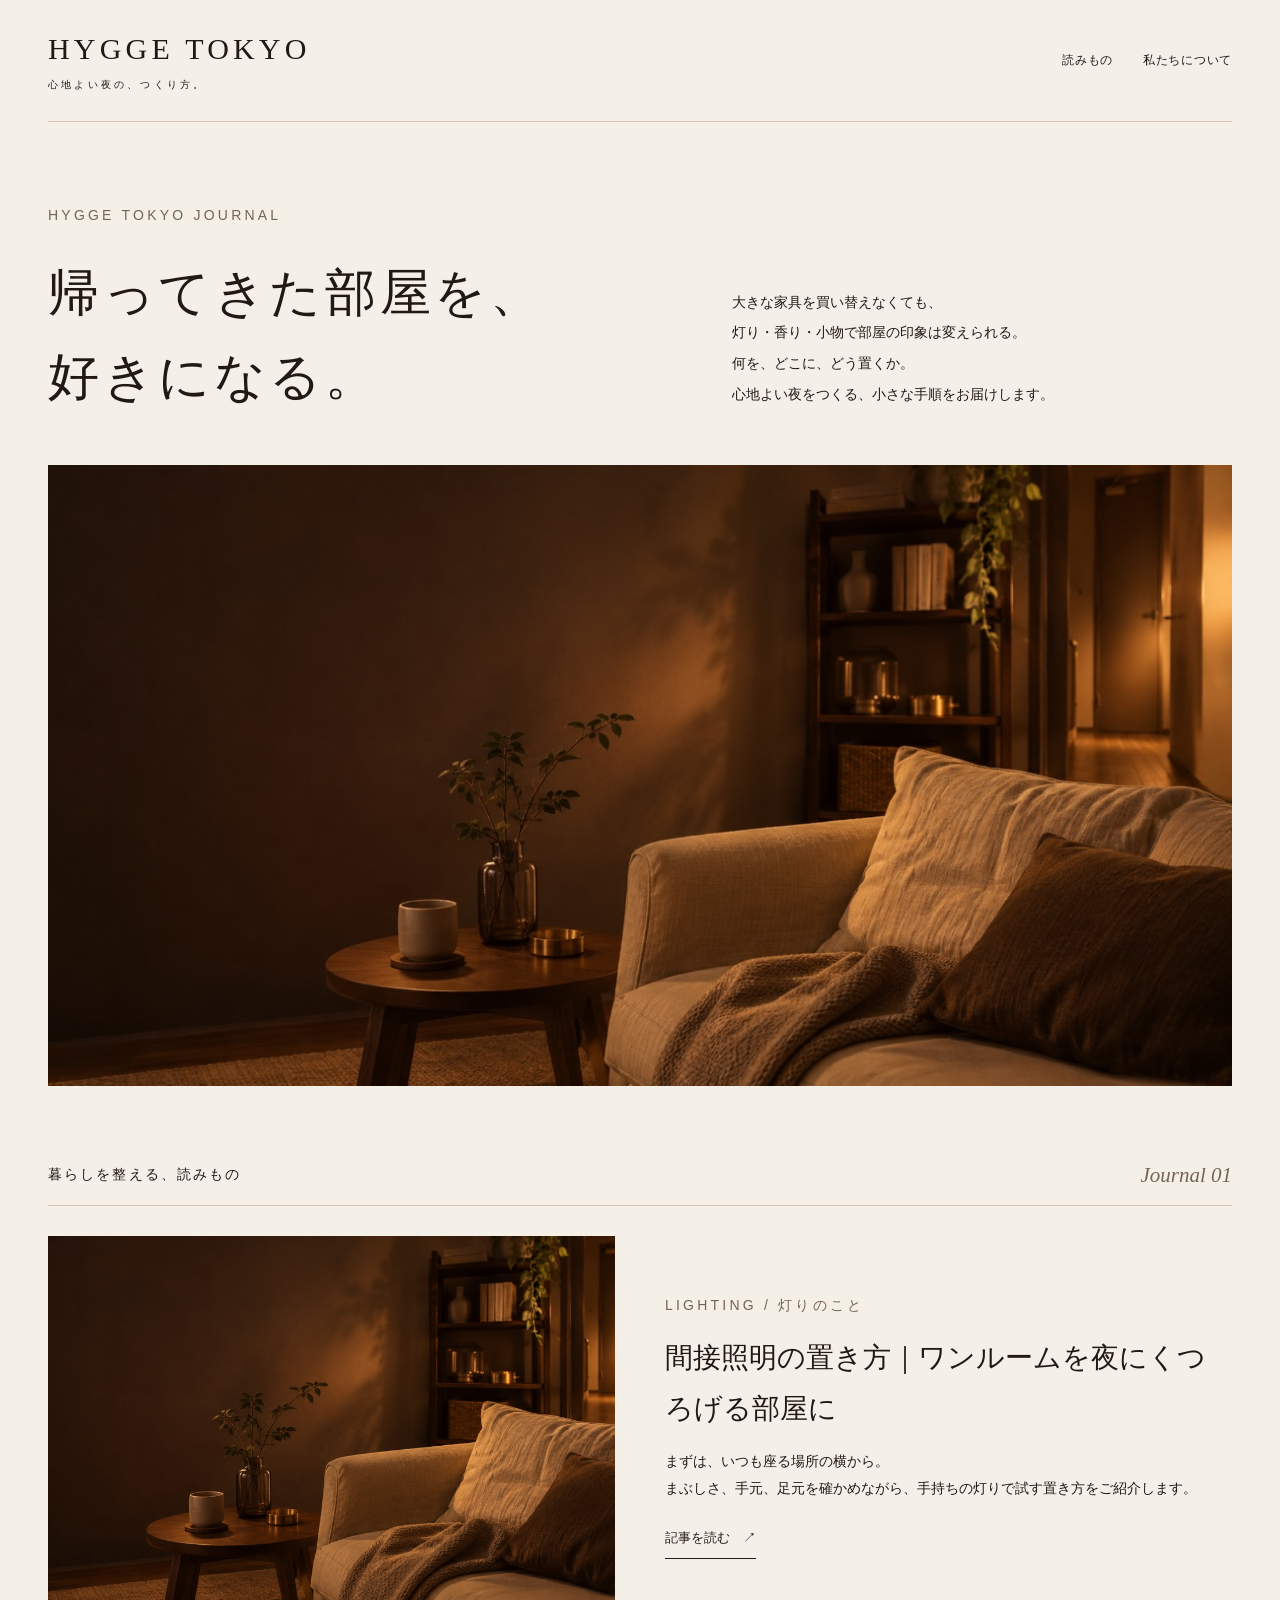
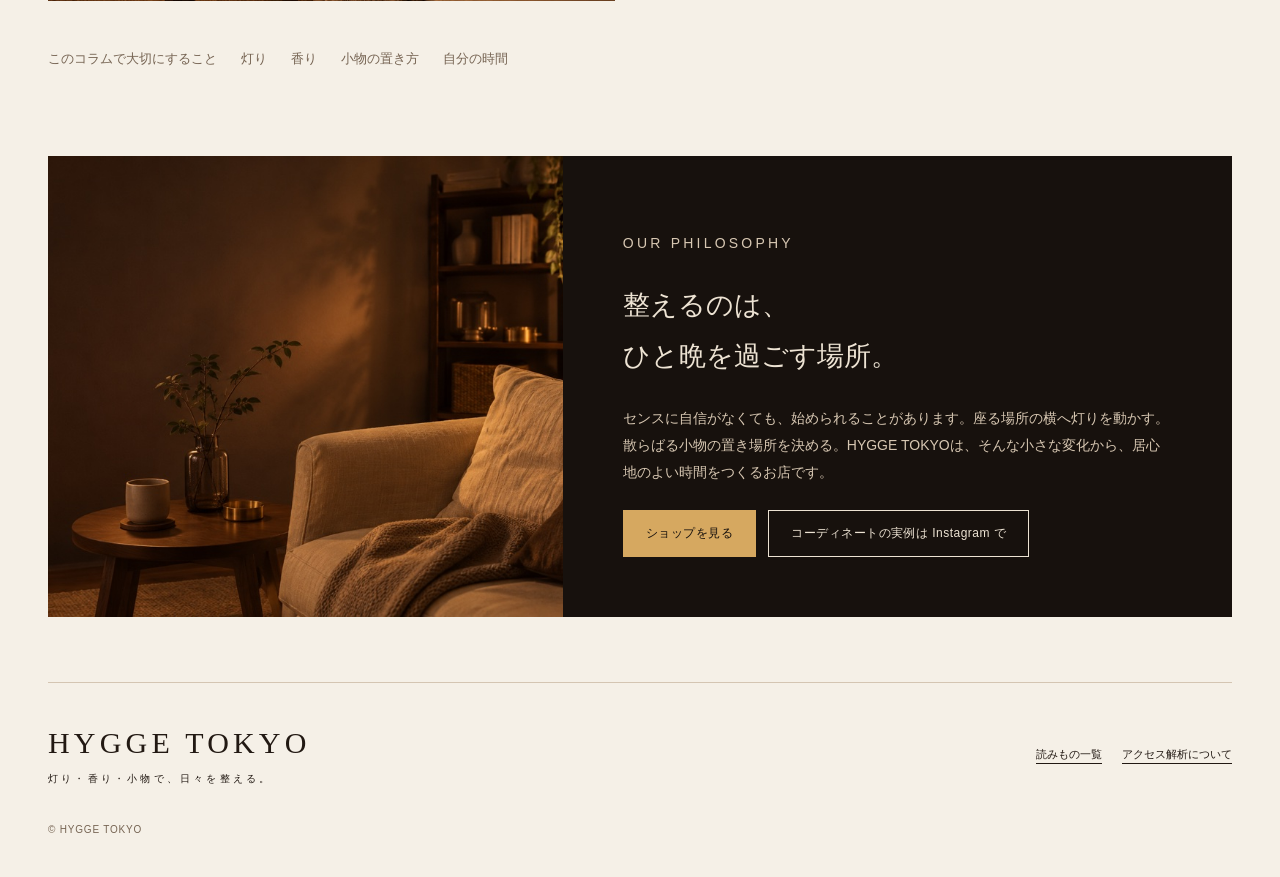
==== index.html @ 8bb9ad4c "Publish first HYGGE TOKYO column and static site" ====
<!doctype html><html lang="ja" data-published="true"><head><meta charset="utf-8"><meta name="viewport" content="width=device-width,initial-scale=1"><title>HYGGE TOKYO｜心地よい夜の、つくり方。</title><meta name="description" content="大きな家具を買い替えず、灯り・香り・小物で部屋を整える。HYGGE TOKYOが、センスに頼らず試せる暮らしの手順を紹介します。"><meta name="robots" content="index,follow,max-image-preview:large"><link rel="canonical" href="https://hyggetokyo.com/"><meta property="og:locale" content="ja_JP"><meta property="og:site_name" content="HYGGE TOKYO"><meta property="og:type" content="website"><meta property="og:title" content="HYGGE TOKYO｜心地よい夜の、つくり方。"><meta property="og:description" content="大きな家具を買い替えず、灯り・香り・小物で部屋を整える。HYGGE TOKYOが、センスに頼らず試せる暮らしの手順を紹介します。"><meta property="og:url" content="https://hyggetokyo.com/"><meta property="og:image" content="https://hyggetokyo.com/assets/images/quiet-room.jpg"><meta property="og:image:width" content="1200"><meta property="og:image:height" content="630"><meta property="og:image:alt" content="暖かな灯りがソファと壁に届く夜の部屋のイメージ"><meta name="twitter:card" content="summary_large_image"><meta name="theme-color" content="#17110d"><meta name="ga4-measurement-id" content="G-KZ3FVX6G32"><link rel="stylesheet" href="./assets/style.css"><script defer src="./assets/analytics.js"></script><script type="application/ld+json">{"@context": "https://schema.org", "@graph": [{"@type": "WebSite", "@id": "https://hyggetokyo.com/#website", "name": "HYGGE TOKYO コラム", "url": "https://hyggetokyo.com/", "inLanguage": "ja"}, {"@type": "Organization", "@id": "https://hyggetokyo.com/#organization", "name": "HYGGE TOKYO", "url": "https://hyggetokyo.com/", "sameAs": ["https://www.instagram.com/hygge_tokyo.official?mdxt=MTlrZ3JyOG9tb2l2Zg%3D%3D&utm_source=qr"]}]}</script></head><body><a class="skip" href="#main">本文へ移動</a><header class="site-header wrap"><a class="brand" href="./"><strong>HYGGE TOKYO</strong><span>心地よい夜の、つくり方。</span></a><nav aria-label="メインナビゲーション"><a href="./columns/">読みもの</a><a href="./#about">私たちについて</a></nav></header><main id="main" class="wrap"><section class="home-intro"><div><p class="eyebrow">HYGGE TOKYO JOURNAL</p><h1>帰ってきた部屋を、<br>好きになる。</h1></div><p>大きな家具を買い替えなくても、<br>灯り・香り・小物で部屋の印象は変えられる。<br>何を、どこに、どう置くか。<br>心地よい夜をつくる、小さな手順をお届けします。</p></section><figure class="hero"><img src="./assets/images/quiet-room.jpg" width="1200" height="630" alt="濃い木のテーブルとリネンのソファに暖かな光が届く夜のワンルームのイメージ" fetchpriority="high"></figure><div class="section-label"><h2>暮らしを整える、読みもの</h2><span>Journal 01</span></div><div class="feature-row"><a href="./columns/one-room-lighting/" aria-label="間接照明の置き方｜ワンルームを夜にくつろげる部屋に"><img src="./assets/images/quiet-room.jpg" width="1200" height="630" alt="暖かな光がソファ横に届く夜のワンルーム" loading="lazy"></a><div><p class="eyebrow">LIGHTING / 灯りのこと</p><h2><a href="./columns/one-room-lighting/">間接照明の置き方｜ワンルームを夜にくつろげる部屋に</a></h2><p>まずは、いつも座る場所の横から。<br>まぶしさ、手元、足元を確かめながら、手持ちの灯りで試す置き方をご紹介します。</p><a class="read-link" href="./columns/one-room-lighting/">記事を読む　↗</a></div></div><div class="topics"><span>このコラムで大切にすること</span><span>灯り</span><span>香り</span><span>小物の置き方</span><span>自分の時間</span></div><section id="about" class="manifesto"><img src="assets/images/quiet-room.jpg" alt="木とリネンに暖色の光が届く部屋のイメージ" width="1200" height="630" loading="lazy"><div class="copy"><p class="eyebrow">OUR PHILOSOPHY</p><h2>整えるのは、<br>ひと晩を過ごす場所。</h2><p>センスに自信がなくても、始められることがあります。座る場所の横へ灯りを動かす。散らばる小物の置き場所を決める。HYGGE TOKYOは、そんな小さな変化から、居心地のよい時間をつくるお店です。</p><div class="buttons"><a href="https://hyggetokyo.official.ec?utm_source=column&amp;utm_medium=article&amp;utm_campaign=home&amp;utm_content=editor" class="button gold">ショップを見る</a><a href="https://www.instagram.com/hygge_tokyo.official?mdxt=MTlrZ3JyOG9tb2l2Zg%3D%3D&amp;utm_source=qr" class="button">コーディネートの実例は Instagram で</a></div></div></section></main><footer class="site-footer wrap"><div class="footer-top"><a class="brand" href="./"><strong>HYGGE TOKYO</strong><span>灯り・香り・小物で、日々を整える。</span></a><nav aria-label="フッター"><a href="./columns/">読みもの一覧</a><a href="./privacy/">アクセス解析について</a></nav></div><p class="copyright">© HYGGE TOKYO</p></footer></body></html>
---- assets/style.css ----
:root{--ink:#221913;--muted:#766453;--cream:#ede3d3;--paper:#f5f0e7;--brass:#d6a860;--night:#17110d;--line:#d4c5b2;--serif:'Yu Mincho','Hiragino Mincho ProN',serif;--sans:-apple-system,BlinkMacSystemFont,'Hiragino Kaku Gothic ProN','Yu Gothic',sans-serif}*{box-sizing:border-box}html{scroll-behavior:smooth;scroll-padding-top:36px}body{margin:0;background:var(--paper);color:var(--ink);font:16px/1.95 var(--sans);-webkit-font-smoothing:antialiased}a{color:inherit;text-underline-offset:5px}a:hover{color:#875a20}img{display:block;max-width:100%;height:auto}button,a{touch-action:manipulation}a:focus-visible,button:focus-visible,summary:focus-visible{outline:3px solid #a66c22;outline-offset:6px}.wrap{width:min(1220px,calc(100% - 96px));margin:auto}.skip{position:absolute;left:16px;top:-100px;background:var(--paper);z-index:20;padding:12px}.skip:focus{top:8px}.preview-note{background:#3b2b20;color:#f4e7cb;text-align:center;font-size:12px;letter-spacing:.08em;padding:8px 20px}.site-header{height:122px;display:flex;align-items:center;justify-content:space-between;border-bottom:1px solid var(--line)}.brand{text-decoration:none;display:flex;flex-direction:column;line-height:1.2}.brand strong{font-family:var(--serif);font-weight:400;font-size:30px;letter-spacing:.14em}.brand span{font-size:10px;letter-spacing:.32em;margin-top:12px}.site-header nav{display:flex;gap:30px;font-size:12px;letter-spacing:.06em}.site-header nav a{text-decoration:none}.eyebrow{font-size:11px;letter-spacing:.23em;text-transform:uppercase;color:var(--muted)}.home-intro{display:grid;grid-template-columns:1.25fr 1fr;gap:60px;align-items:end;padding:78px 0 45px}.home-intro h1{font-family:var(--serif);font-weight:400;font-size:clamp(36px,4vw,58px);line-height:1.65;letter-spacing:.07em;margin:20px 0 0}.home-intro p{font-size:14px;line-height:2.2;margin:0 0 10px;max-width:430px}.hero{margin:0;position:relative;background:var(--night)}.hero img{width:100%;aspect-ratio:1200/630;object-fit:cover}.hero figcaption{position:absolute;bottom:20px;right:24px;color:#eddfcb;font-size:10px;letter-spacing:.1em;background:#17110d77;padding:2px 8px}.section-label{display:flex;justify-content:space-between;align-items:center;border-bottom:1px solid var(--line);margin:75px 0 30px;padding-bottom:16px}.section-label h2{font-size:14px;font-weight:500;margin:0;letter-spacing:.15em}.section-label span{font:italic 21px var(--serif);color:var(--muted)}.feature-row{display:grid;grid-template-columns:1fr 1fr;gap:50px;align-items:center;padding-bottom:45px}.feature-row img{aspect-ratio:1.55;object-fit:cover}.feature-row h2,.feature-row h3{font:400 28px/1.8 var(--serif);margin:14px 0}.feature-row h2 a,.feature-row h3 a{text-decoration:none}.feature-row p{font-size:14px}.read-link{display:inline-block;text-decoration:none;border-bottom:1px solid var(--ink);padding:8px 0;font-size:13px}.topics{display:flex;flex-wrap:wrap;gap:12px 24px;padding-bottom:64px;font-size:13px}.topics span{color:var(--muted)}.manifesto{background:var(--night);color:var(--cream);display:grid;grid-template-columns:1fr 1.3fr;margin-top:20px}.manifesto img{width:100%;height:100%;object-fit:cover}.manifesto .copy{padding:60px}.manifesto h2{font:400 27px/1.9 var(--serif)}.manifesto p{font-size:14px;color:#d7c7b2}.buttons{display:flex;flex-wrap:wrap;gap:12px;margin-top:24px}.button{display:inline-block;text-decoration:none;border:1px solid currentColor;padding:12px 22px;font-size:12px;line-height:1.7;letter-spacing:.04em}.button.gold{color:var(--night);background:var(--brass);border-color:var(--brass)}.button:hover{background:#d6a86022}.button.gold:hover{background:#e4b978}.breadcrumb{font-size:11px;color:var(--muted);display:flex;gap:10px;flex-wrap:wrap;padding:22px 0}.breadcrumb a{text-decoration:none}.article-heading{max-width:900px;margin:48px auto 38px}.article-heading h1{font:400 clamp(28px,3.1vw,43px)/1.65 var(--serif);letter-spacing:.025em;margin:18px 0 24px}.article-heading .date{font-size:11px;color:var(--muted)}.article-grid{display:grid;grid-template-columns:220px minmax(0,740px);gap:70px;justify-content:center;margin-top:64px}.toc{font-size:12px}.toc .sticky{position:sticky;top:32px}.toc h2{font-size:11px;font-weight:500;letter-spacing:.16em}.toc ol{padding-left:20px}.toc li{margin:16px 0;padding-left:4px}.toc a{text-decoration:none;color:var(--muted)}.article-body{min-width:0;line-height:2.05;font-size:15px}.article-body>p{margin:0 0 25px}.article-body .lead{font-size:18px;font-family:var(--serif);line-height:2.05}.article-body h2{font:500 28px/1.65 var(--serif);letter-spacing:.02em;border-top:1px solid var(--line);margin:65px 0 22px;padding-top:34px}.article-body h3{font-size:17px;font-weight:600;margin:35px 0 16px}.article-body strong{font-weight:600}.article-body ul{padding-left:1.4em;margin:22px 0}.article-body li{padding-left:.2em;margin:10px 0}.article-body figure{margin:30px 0}.article-body figcaption{font-size:11px;line-height:1.7;color:var(--muted);margin-top:9px}.article-body figure img{width:100%;border:1px solid var(--line)}.table-wrap{overflow:auto;margin:24px 0}table{width:100%;border-collapse:collapse;font-size:13px;line-height:1.9}th,td{text-align:left;vertical-align:top;padding:15px;border-bottom:1px solid var(--line);min-width:100px}th{background:#e9dfd0;font-weight:500}td{background:#f0e9de}.pending{font-size:12px;border-left:2px solid #b37a37;background:#eee1cc;padding:8px 12px;line-height:1.7}.product-strip{display:grid;grid-template-columns:repeat(3,1fr);gap:12px}.product-strip img{aspect-ratio:1;object-fit:contain;background:#eee}.product-strip small{font-size:10px;display:block;line-height:1.7;margin-top:8px}.product-section{margin-top:90px;padding-top:32px;border-top:1px solid var(--line)}.product-section>h2{font:400 27px var(--serif)}.product-section>p{font-size:12px;color:var(--muted)}.products{display:grid;grid-template-columns:repeat(3,1fr);gap:28px;margin-top:32px}.product img{aspect-ratio:1;object-fit:contain;background:#e9e4dc;width:100%}.product h3{font-size:14px;font-weight:500;margin:17px 0 5px}.product .price{font-size:15px;margin:0 0 14px}.product .button{width:100%;text-align:center}.editor{display:grid;grid-template-columns:260px 1fr;gap:45px;padding:55px 0;margin:55px 0 0;border-top:1px solid var(--line)}.editor img{height:100%;width:100%;object-fit:cover}.editor h2{font-size:19px;font-family:var(--serif);font-weight:500}.editor p{font-size:14px;max-width:640px}.site-footer{padding:42px 0 28px;margin-top:65px;border-top:1px solid var(--line)}.footer-top{display:flex;justify-content:space-between;align-items:center}.footer-top nav{display:flex;gap:20px;font-size:11px}.copyright{font-size:10px;color:var(--muted);margin-top:35px;letter-spacing:.08em}.list-heading{font:400 40px/1.8 var(--serif);margin:45px 0 10px}.subcopy{font-size:14px;color:var(--muted);margin-bottom:45px}.privacy{max-width:740px;margin:60px auto}.privacy h1{font:400 32px var(--serif)}.privacy h2{font-size:19px;margin-top:36px}.privacy p{font-size:14px}.checklist input{accent-color:#846332}.image-note{font-size:11px;color:var(--muted)}@media(max-width:960px){.wrap{width:calc(100% - 48px)}.article-grid{grid-template-columns:1fr;gap:24px;max-width:740px;margin-inline:auto}.toc .sticky{position:static}.toc{border:1px solid var(--line);padding:15px 20px}.toc ol{columns:2;margin:10px 0}.toc li{margin:8px 0;break-inside:avoid}.home-intro{gap:32px}.manifesto .copy{padding:35px}.editor{grid-template-columns:180px 1fr;gap:25px}}@media(max-width:600px){body{font-size:15px}.wrap{width:calc(100% - 36px)}.site-header{height:98px}.brand strong{font-size:23px}.brand span{font-size:8px;letter-spacing:.23em}.site-header nav{gap:16px;font-size:11px}.site-header nav a:last-child{display:none}.home-intro{display:block;padding:42px 0 28px}.home-intro h1{font-size:36px;margin:14px 0 22px}.home-intro p{font-size:13px}.hero img{aspect-ratio:1.15;object-position:65% center}.hero figcaption{bottom:9px;right:9px;font-size:8px}.section-label{margin-top:46px}.feature-row{grid-template-columns:1fr;gap:20px}.feature-row h2,.feature-row h3{font-size:24px}.topics{gap:12px 20px;padding-bottom:25px}.manifesto{grid-template-columns:1fr}.manifesto img{max-height:260px}.manifesto .copy{padding:28px}.manifesto h2{font-size:24px}.article-heading{margin-top:22px}.article-heading h1{font-size:28px;line-height:1.75}.article-grid{margin-top:32px}.toc ol{columns:1}.article-body{font-size:15px}.article-body .lead{font-size:17px}.article-body h2{font-size:24px;margin-top:48px;padding-top:26px}.article-body h3{font-size:16px}.article-body figure{margin:24px -4px}.products{grid-template-columns:1fr;gap:40px}.product{display:grid;grid-template-columns:130px 1fr;gap:0 18px;align-items:start}.product img{grid-row:1/4}.product h3{margin:0 0 10px}.product .button{padding:10px 8px}.product-strip{gap:7px}.product-strip small{font-size:9px}.editor{grid-template-columns:1fr;padding-top:35px}.editor img{height:200px}.editor h2{font-size:18px}.footer-top{display:block}.footer-top nav{margin-top:25px}.list-heading{font-size:32px}th,td{padding:11px;min-width:110px}.preview-note{font-size:10px;line-height:1.6}}
@media(prefers-reduced-motion:reduce){html{scroll-behavior:auto}}
.diagram-scroll{overflow-x:auto}.mobile-diagram-hint{display:none}@media(max-width:600px){.diagram-scroll img{min-width:650px}.mobile-diagram-hint{display:inline}}
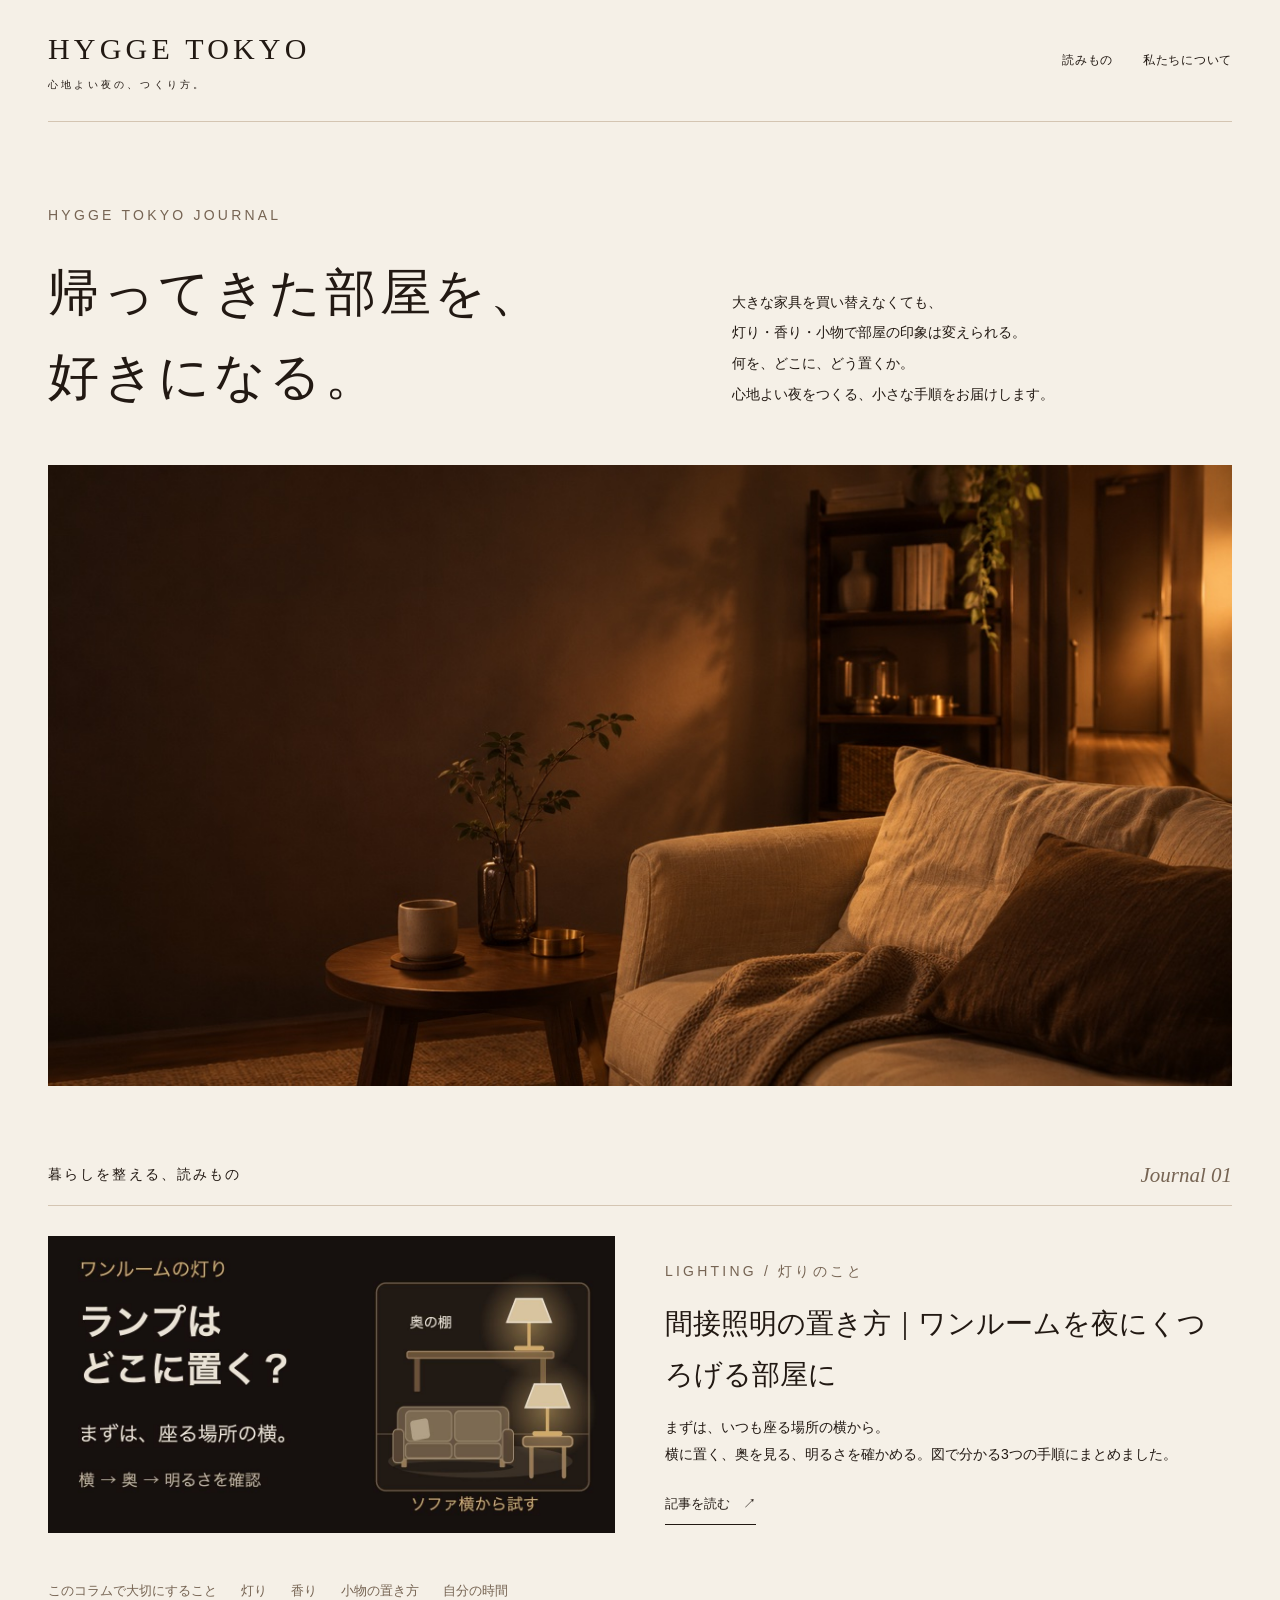
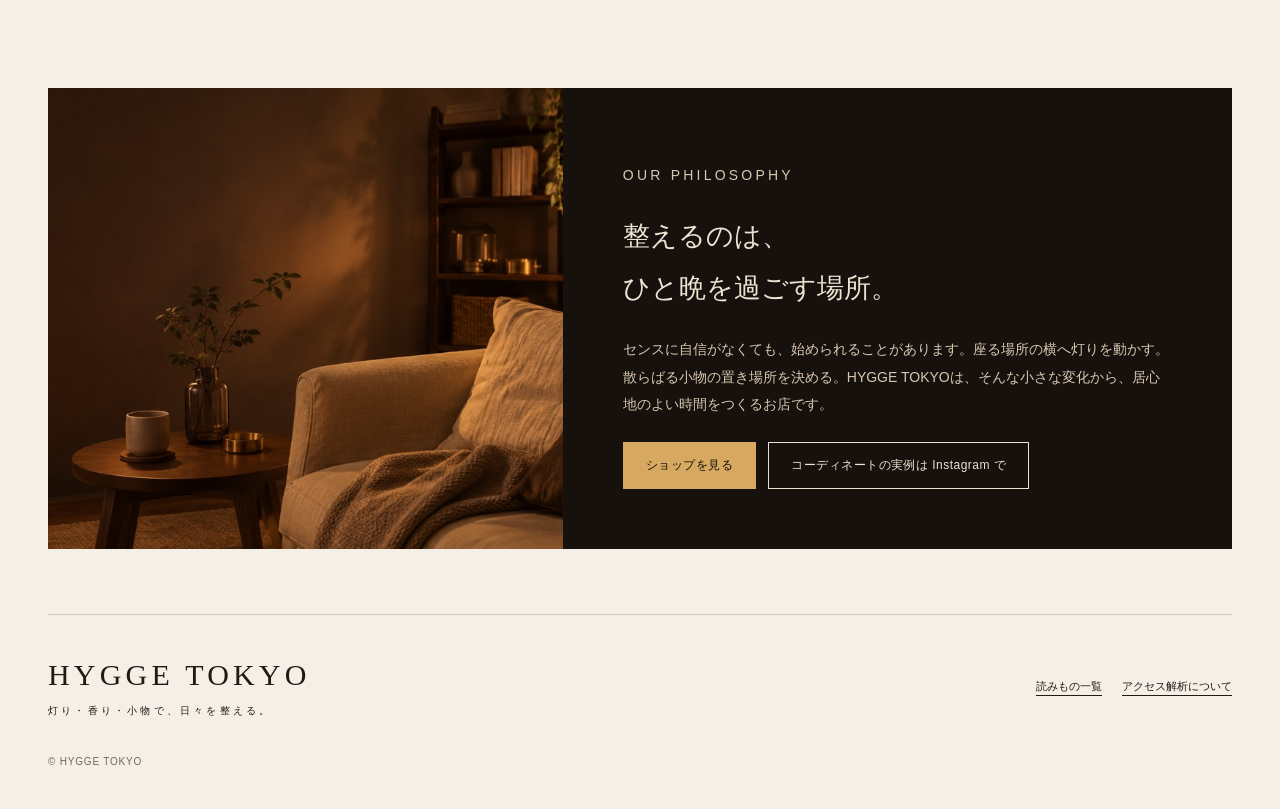
==== commit 5e0f8927: "Update lighting article and diagrams" ====
--- a/index.html
+++ b/index.html
@@ -1 +1 @@
-<!doctype html><html lang="ja" data-published="true"><head><meta charset="utf-8"><meta name="viewport" content="width=device-width,initial-scale=1"><title>HYGGE TOKYO｜心地よい夜の、つくり方。</title><meta name="description" content="大きな家具を買い替えず、灯り・香り・小物で部屋を整える。HYGGE TOKYOが、センスに頼らず試せる暮らしの手順を紹介します。"><meta name="robots" content="index,follow,max-image-preview:large"><link rel="canonical" href="https://hyggetokyo.com/"><meta property="og:locale" content="ja_JP"><meta property="og:site_name" content="HYGGE TOKYO"><meta property="og:type" content="website"><meta property="og:title" content="HYGGE TOKYO｜心地よい夜の、つくり方。"><meta property="og:description" content="大きな家具を買い替えず、灯り・香り・小物で部屋を整える。HYGGE TOKYOが、センスに頼らず試せる暮らしの手順を紹介します。"><meta property="og:url" content="https://hyggetokyo.com/"><meta property="og:image" content="https://hyggetokyo.com/assets/images/quiet-room.jpg"><meta property="og:image:width" content="1200"><meta property="og:image:height" content="630"><meta property="og:image:alt" content="暖かな灯りがソファと壁に届く夜の部屋のイメージ"><meta name="twitter:card" content="summary_large_image"><meta name="theme-color" content="#17110d"><meta name="ga4-measurement-id" content="G-KZ3FVX6G32"><link rel="stylesheet" href="./assets/style.css"><script defer src="./assets/analytics.js"></script><script type="application/ld+json">{"@context": "https://schema.org", "@graph": [{"@type": "WebSite", "@id": "https://hyggetokyo.com/#website", "name": "HYGGE TOKYO コラム", "url": "https://hyggetokyo.com/", "inLanguage": "ja"}, {"@type": "Organization", "@id": "https://hyggetokyo.com/#organization", "name": "HYGGE TOKYO", "url": "https://hyggetokyo.com/", "sameAs": ["https://www.instagram.com/hygge_tokyo.official?mdxt=MTlrZ3JyOG9tb2l2Zg%3D%3D&utm_source=qr"]}]}</script></head><body><a class="skip" href="#main">本文へ移動</a><header class="site-header wrap"><a class="brand" href="./"><strong>HYGGE TOKYO</strong><span>心地よい夜の、つくり方。</span></a><nav aria-label="メインナビゲーション"><a href="./columns/">読みもの</a><a href="./#about">私たちについて</a></nav></header><main id="main" class="wrap"><section class="home-intro"><div><p class="eyebrow">HYGGE TOKYO JOURNAL</p><h1>帰ってきた部屋を、<br>好きになる。</h1></div><p>大きな家具を買い替えなくても、<br>灯り・香り・小物で部屋の印象は変えられる。<br>何を、どこに、どう置くか。<br>心地よい夜をつくる、小さな手順をお届けします。</p></section><figure class="hero"><img src="./assets/images/quiet-room.jpg" width="1200" height="630" alt="濃い木のテーブルとリネンのソファに暖かな光が届く夜のワンルームのイメージ" fetchpriority="high"></figure><div class="section-label"><h2>暮らしを整える、読みもの</h2><span>Journal 01</span></div><div class="feature-row"><a href="./columns/one-room-lighting/" aria-label="間接照明の置き方｜ワンルームを夜にくつろげる部屋に"><img src="./assets/images/quiet-room.jpg" width="1200" height="630" alt="暖かな光がソファ横に届く夜のワンルーム" loading="lazy"></a><div><p class="eyebrow">LIGHTING / 灯りのこと</p><h2><a href="./columns/one-room-lighting/">間接照明の置き方｜ワンルームを夜にくつろげる部屋に</a></h2><p>まずは、いつも座る場所の横から。<br>まぶしさ、手元、足元を確かめながら、手持ちの灯りで試す置き方をご紹介します。</p><a class="read-link" href="./columns/one-room-lighting/">記事を読む　↗</a></div></div><div class="topics"><span>このコラムで大切にすること</span><span>灯り</span><span>香り</span><span>小物の置き方</span><span>自分の時間</span></div><section id="about" class="manifesto"><img src="assets/images/quiet-room.jpg" alt="木とリネンに暖色の光が届く部屋のイメージ" width="1200" height="630" loading="lazy"><div class="copy"><p class="eyebrow">OUR PHILOSOPHY</p><h2>整えるのは、<br>ひと晩を過ごす場所。</h2><p>センスに自信がなくても、始められることがあります。座る場所の横へ灯りを動かす。散らばる小物の置き場所を決める。HYGGE TOKYOは、そんな小さな変化から、居心地のよい時間をつくるお店です。</p><div class="buttons"><a href="https://hyggetokyo.official.ec?utm_source=column&amp;utm_medium=article&amp;utm_campaign=home&amp;utm_content=editor" class="button gold">ショップを見る</a><a href="https://www.instagram.com/hygge_tokyo.official?mdxt=MTlrZ3JyOG9tb2l2Zg%3D%3D&amp;utm_source=qr" class="button">コーディネートの実例は Instagram で</a></div></div></section></main><footer class="site-footer wrap"><div class="footer-top"><a class="brand" href="./"><strong>HYGGE TOKYO</strong><span>灯り・香り・小物で、日々を整える。</span></a><nav aria-label="フッター"><a href="./columns/">読みもの一覧</a><a href="./privacy/">アクセス解析について</a></nav></div><p class="copyright">© HYGGE TOKYO</p></footer></body></html>+<!doctype html><html lang="ja" data-published="true"><head><meta charset="utf-8"><meta name="viewport" content="width=device-width,initial-scale=1"><title>HYGGE TOKYO｜心地よい夜の、つくり方。</title><meta name="description" content="大きな家具を買い替えず、灯り・香り・小物で部屋を整える。HYGGE TOKYOが、センスに頼らず試せる暮らしの手順を紹介します。"><meta name="robots" content="index,follow,max-image-preview:large"><link rel="canonical" href="https://hyggetokyo.com/"><meta property="og:locale" content="ja_JP"><meta property="og:site_name" content="HYGGE TOKYO"><meta property="og:type" content="website"><meta property="og:title" content="HYGGE TOKYO｜心地よい夜の、つくり方。"><meta property="og:description" content="大きな家具を買い替えず、灯り・香り・小物で部屋を整える。HYGGE TOKYOが、センスに頼らず試せる暮らしの手順を紹介します。"><meta property="og:url" content="https://hyggetokyo.com/"><meta property="og:image" content="https://hyggetokyo.com/assets/images/lighting-thumbnail.jpg"><meta property="og:image:width" content="1200"><meta property="og:image:height" content="630"><meta property="og:image:alt" content="ランプはどこに置く？座る場所の横から試す配置図"><meta name="twitter:card" content="summary_large_image"><meta name="theme-color" content="#17110d"><meta name="ga4-measurement-id" content="G-KZ3FVX6G32"><link rel="stylesheet" href="./assets/style.css"><script defer src="./assets/analytics.js"></script><script type="application/ld+json">{"@context": "https://schema.org", "@graph": [{"@type": "WebSite", "@id": "https://hyggetokyo.com/#website", "name": "HYGGE TOKYO コラム", "url": "https://hyggetokyo.com/", "inLanguage": "ja"}, {"@type": "Organization", "@id": "https://hyggetokyo.com/#organization", "name": "HYGGE TOKYO", "url": "https://hyggetokyo.com/", "sameAs": ["https://www.instagram.com/hygge_tokyo.official?mdxt=MTlrZ3JyOG9tb2l2Zg%3D%3D&utm_source=qr"]}]}</script></head><body><a class="skip" href="#main">本文へ移動</a><header class="site-header wrap"><a class="brand" href="./"><strong>HYGGE TOKYO</strong><span>心地よい夜の、つくり方。</span></a><nav aria-label="メインナビゲーション"><a href="./columns/">読みもの</a><a href="./#about">私たちについて</a></nav></header><main id="main" class="wrap"><section class="home-intro"><div><p class="eyebrow">HYGGE TOKYO JOURNAL</p><h1>帰ってきた部屋を、<br>好きになる。</h1></div><p>大きな家具を買い替えなくても、<br>灯り・香り・小物で部屋の印象は変えられる。<br>何を、どこに、どう置くか。<br>心地よい夜をつくる、小さな手順をお届けします。</p></section><figure class="hero"><img src="./assets/images/quiet-room.jpg" width="1200" height="630" alt="濃い木のテーブルとリネンのソファに暖かな光が届く夜のワンルームのイメージ" fetchpriority="high"></figure><div class="section-label"><h2>暮らしを整える、読みもの</h2><span>Journal 01</span></div><div class="feature-row"><a href="./columns/one-room-lighting/" aria-label="間接照明の置き方｜ワンルームを夜にくつろげる部屋に"><img src="./assets/images/lighting-thumbnail.jpg" width="1200" height="630" alt="ランプはどこに置く？ソファ横と奥の棚の置き場所を示す図" loading="lazy"></a><div><p class="eyebrow">LIGHTING / 灯りのこと</p><h2><a href="./columns/one-room-lighting/">間接照明の置き方｜ワンルームを夜にくつろげる部屋に</a></h2><p>まずは、いつも座る場所の横から。<br>横に置く、奥を見る、明るさを確かめる。図で分かる3つの手順にまとめました。</p><a class="read-link" href="./columns/one-room-lighting/">記事を読む　↗</a></div></div><div class="topics"><span>このコラムで大切にすること</span><span>灯り</span><span>香り</span><span>小物の置き方</span><span>自分の時間</span></div><section id="about" class="manifesto"><img src="assets/images/quiet-room.jpg" alt="木とリネンに暖色の光が届く部屋のイメージ" width="1200" height="630" loading="lazy"><div class="copy"><p class="eyebrow">OUR PHILOSOPHY</p><h2>整えるのは、<br>ひと晩を過ごす場所。</h2><p>センスに自信がなくても、始められることがあります。座る場所の横へ灯りを動かす。散らばる小物の置き場所を決める。HYGGE TOKYOは、そんな小さな変化から、居心地のよい時間をつくるお店です。</p><div class="buttons"><a href="https://hyggetokyo.official.ec?utm_source=column&amp;utm_medium=article&amp;utm_campaign=home&amp;utm_content=editor" class="button gold">ショップを見る</a><a href="https://www.instagram.com/hygge_tokyo.official?mdxt=MTlrZ3JyOG9tb2l2Zg%3D%3D&amp;utm_source=qr" class="button">コーディネートの実例は Instagram で</a></div></div></section></main><footer class="site-footer wrap"><div class="footer-top"><a class="brand" href="./"><strong>HYGGE TOKYO</strong><span>灯り・香り・小物で、日々を整える。</span></a><nav aria-label="フッター"><a href="./columns/">読みもの一覧</a><a href="./privacy/">アクセス解析について</a></nav></div><p class="copyright">© HYGGE TOKYO</p></footer></body></html>
--- a/assets/style.css
+++ b/assets/style.css
@@ -1,3 +1,3 @@
 :root{--ink:#221913;--muted:#766453;--cream:#ede3d3;--paper:#f5f0e7;--brass:#d6a860;--night:#17110d;--line:#d4c5b2;--serif:'Yu Mincho','Hiragino Mincho ProN',serif;--sans:-apple-system,BlinkMacSystemFont,'Hiragino Kaku Gothic ProN','Yu Gothic',sans-serif}*{box-sizing:border-box}html{scroll-behavior:smooth;scroll-padding-top:36px}body{margin:0;background:var(--paper);color:var(--ink);font:16px/1.95 var(--sans);-webkit-font-smoothing:antialiased}a{color:inherit;text-underline-offset:5px}a:hover{color:#875a20}img{display:block;max-width:100%;height:auto}button,a{touch-action:manipulation}a:focus-visible,button:focus-visible,summary:focus-visible{outline:3px solid #a66c22;outline-offset:6px}.wrap{width:min(1220px,calc(100% - 96px));margin:auto}.skip{position:absolute;left:16px;top:-100px;background:var(--paper);z-index:20;padding:12px}.skip:focus{top:8px}.preview-note{background:#3b2b20;color:#f4e7cb;text-align:center;font-size:12px;letter-spacing:.08em;padding:8px 20px}.site-header{height:122px;display:flex;align-items:center;justify-content:space-between;border-bottom:1px solid var(--line)}.brand{text-decoration:none;display:flex;flex-direction:column;line-height:1.2}.brand strong{font-family:var(--serif);font-weight:400;font-size:30px;letter-spacing:.14em}.brand span{font-size:10px;letter-spacing:.32em;margin-top:12px}.site-header nav{display:flex;gap:30px;font-size:12px;letter-spacing:.06em}.site-header nav a{text-decoration:none}.eyebrow{font-size:11px;letter-spacing:.23em;text-transform:uppercase;color:var(--muted)}.home-intro{display:grid;grid-template-columns:1.25fr 1fr;gap:60px;align-items:end;padding:78px 0 45px}.home-intro h1{font-family:var(--serif);font-weight:400;font-size:clamp(36px,4vw,58px);line-height:1.65;letter-spacing:.07em;margin:20px 0 0}.home-intro p{font-size:14px;line-height:2.2;margin:0 0 10px;max-width:430px}.hero{margin:0;position:relative;background:var(--night)}.hero img{width:100%;aspect-ratio:1200/630;object-fit:cover}.hero figcaption{position:absolute;bottom:20px;right:24px;color:#eddfcb;font-size:10px;letter-spacing:.1em;background:#17110d77;padding:2px 8px}.section-label{display:flex;justify-content:space-between;align-items:center;border-bottom:1px solid var(--line);margin:75px 0 30px;padding-bottom:16px}.section-label h2{font-size:14px;font-weight:500;margin:0;letter-spacing:.15em}.section-label span{font:italic 21px var(--serif);color:var(--muted)}.feature-row{display:grid;grid-template-columns:1fr 1fr;gap:50px;align-items:center;padding-bottom:45px}.feature-row img{aspect-ratio:1.55;object-fit:cover}.feature-row h2,.feature-row h3{font:400 28px/1.8 var(--serif);margin:14px 0}.feature-row h2 a,.feature-row h3 a{text-decoration:none}.feature-row p{font-size:14px}.read-link{display:inline-block;text-decoration:none;border-bottom:1px solid var(--ink);padding:8px 0;font-size:13px}.topics{display:flex;flex-wrap:wrap;gap:12px 24px;padding-bottom:64px;font-size:13px}.topics span{color:var(--muted)}.manifesto{background:var(--night);color:var(--cream);display:grid;grid-template-columns:1fr 1.3fr;margin-top:20px}.manifesto img{width:100%;height:100%;object-fit:cover}.manifesto .copy{padding:60px}.manifesto h2{font:400 27px/1.9 var(--serif)}.manifesto p{font-size:14px;color:#d7c7b2}.buttons{display:flex;flex-wrap:wrap;gap:12px;margin-top:24px}.button{display:inline-block;text-decoration:none;border:1px solid currentColor;padding:12px 22px;font-size:12px;line-height:1.7;letter-spacing:.04em}.button.gold{color:var(--night);background:var(--brass);border-color:var(--brass)}.button:hover{background:#d6a86022}.button.gold:hover{background:#e4b978}.breadcrumb{font-size:11px;color:var(--muted);display:flex;gap:10px;flex-wrap:wrap;padding:22px 0}.breadcrumb a{text-decoration:none}.article-heading{max-width:900px;margin:48px auto 38px}.article-heading h1{font:400 clamp(28px,3.1vw,43px)/1.65 var(--serif);letter-spacing:.025em;margin:18px 0 24px}.article-heading .date{font-size:11px;color:var(--muted)}.article-grid{display:grid;grid-template-columns:220px minmax(0,740px);gap:70px;justify-content:center;margin-top:64px}.toc{font-size:12px}.toc .sticky{position:sticky;top:32px}.toc h2{font-size:11px;font-weight:500;letter-spacing:.16em}.toc ol{padding-left:20px}.toc li{margin:16px 0;padding-left:4px}.toc a{text-decoration:none;color:var(--muted)}.article-body{min-width:0;line-height:2.05;font-size:15px}.article-body>p{margin:0 0 25px}.article-body .lead{font-size:18px;font-family:var(--serif);line-height:2.05}.article-body h2{font:500 28px/1.65 var(--serif);letter-spacing:.02em;border-top:1px solid var(--line);margin:65px 0 22px;padding-top:34px}.article-body h3{font-size:17px;font-weight:600;margin:35px 0 16px}.article-body strong{font-weight:600}.article-body ul{padding-left:1.4em;margin:22px 0}.article-body li{padding-left:.2em;margin:10px 0}.article-body figure{margin:30px 0}.article-body figcaption{font-size:11px;line-height:1.7;color:var(--muted);margin-top:9px}.article-body figure img{width:100%;border:1px solid var(--line)}.table-wrap{overflow:auto;margin:24px 0}table{width:100%;border-collapse:collapse;font-size:13px;line-height:1.9}th,td{text-align:left;vertical-align:top;padding:15px;border-bottom:1px solid var(--line);min-width:100px}th{background:#e9dfd0;font-weight:500}td{background:#f0e9de}.pending{font-size:12px;border-left:2px solid #b37a37;background:#eee1cc;padding:8px 12px;line-height:1.7}.product-strip{display:grid;grid-template-columns:repeat(3,1fr);gap:12px}.product-strip img{aspect-ratio:1;object-fit:contain;background:#eee}.product-strip small{font-size:10px;display:block;line-height:1.7;margin-top:8px}.product-section{margin-top:90px;padding-top:32px;border-top:1px solid var(--line)}.product-section>h2{font:400 27px var(--serif)}.product-section>p{font-size:12px;color:var(--muted)}.products{display:grid;grid-template-columns:repeat(3,1fr);gap:28px;margin-top:32px}.product img{aspect-ratio:1;object-fit:contain;background:#e9e4dc;width:100%}.product h3{font-size:14px;font-weight:500;margin:17px 0 5px}.product .price{font-size:15px;margin:0 0 14px}.product .button{width:100%;text-align:center}.editor{display:grid;grid-template-columns:260px 1fr;gap:45px;padding:55px 0;margin:55px 0 0;border-top:1px solid var(--line)}.editor img{height:100%;width:100%;object-fit:cover}.editor h2{font-size:19px;font-family:var(--serif);font-weight:500}.editor p{font-size:14px;max-width:640px}.site-footer{padding:42px 0 28px;margin-top:65px;border-top:1px solid var(--line)}.footer-top{display:flex;justify-content:space-between;align-items:center}.footer-top nav{display:flex;gap:20px;font-size:11px}.copyright{font-size:10px;color:var(--muted);margin-top:35px;letter-spacing:.08em}.list-heading{font:400 40px/1.8 var(--serif);margin:45px 0 10px}.subcopy{font-size:14px;color:var(--muted);margin-bottom:45px}.privacy{max-width:740px;margin:60px auto}.privacy h1{font:400 32px var(--serif)}.privacy h2{font-size:19px;margin-top:36px}.privacy p{font-size:14px}.checklist input{accent-color:#846332}.image-note{font-size:11px;color:var(--muted)}@media(max-width:960px){.wrap{width:calc(100% - 48px)}.article-grid{grid-template-columns:1fr;gap:24px;max-width:740px;margin-inline:auto}.toc .sticky{position:static}.toc{border:1px solid var(--line);padding:15px 20px}.toc ol{columns:2;margin:10px 0}.toc li{margin:8px 0;break-inside:avoid}.home-intro{gap:32px}.manifesto .copy{padding:35px}.editor{grid-template-columns:180px 1fr;gap:25px}}@media(max-width:600px){body{font-size:15px}.wrap{width:calc(100% - 36px)}.site-header{height:98px}.brand strong{font-size:23px}.brand span{font-size:8px;letter-spacing:.23em}.site-header nav{gap:16px;font-size:11px}.site-header nav a:last-child{display:none}.home-intro{display:block;padding:42px 0 28px}.home-intro h1{font-size:36px;margin:14px 0 22px}.home-intro p{font-size:13px}.hero img{aspect-ratio:1.15;object-position:65% center}.hero figcaption{bottom:9px;right:9px;font-size:8px}.section-label{margin-top:46px}.feature-row{grid-template-columns:1fr;gap:20px}.feature-row h2,.feature-row h3{font-size:24px}.topics{gap:12px 20px;padding-bottom:25px}.manifesto{grid-template-columns:1fr}.manifesto img{max-height:260px}.manifesto .copy{padding:28px}.manifesto h2{font-size:24px}.article-heading{margin-top:22px}.article-heading h1{font-size:28px;line-height:1.75}.article-grid{margin-top:32px}.toc ol{columns:1}.article-body{font-size:15px}.article-body .lead{font-size:17px}.article-body h2{font-size:24px;margin-top:48px;padding-top:26px}.article-body h3{font-size:16px}.article-body figure{margin:24px -4px}.products{grid-template-columns:1fr;gap:40px}.product{display:grid;grid-template-columns:130px 1fr;gap:0 18px;align-items:start}.product img{grid-row:1/4}.product h3{margin:0 0 10px}.product .button{padding:10px 8px}.product-strip{gap:7px}.product-strip small{font-size:9px}.editor{grid-template-columns:1fr;padding-top:35px}.editor img{height:200px}.editor h2{font-size:18px}.footer-top{display:block}.footer-top nav{margin-top:25px}.list-heading{font-size:32px}th,td{padding:11px;min-width:110px}.preview-note{font-size:10px;line-height:1.6}}
 @media(prefers-reduced-motion:reduce){html{scroll-behavior:auto}}
-.diagram-scroll{overflow-x:auto}.mobile-diagram-hint{display:none}@media(max-width:600px){.diagram-scroll img{min-width:650px}.mobile-diagram-hint{display:inline}}
+.diagram-scroll{overflow:visible}.diagram-scroll img{width:100%;height:auto}.mobile-diagram-hint{display:none}.feature-row img,.article-hero img{aspect-ratio:1200/630;object-fit:contain}.article-body h2{margin-top:48px}.article-body figure img{border:0}
